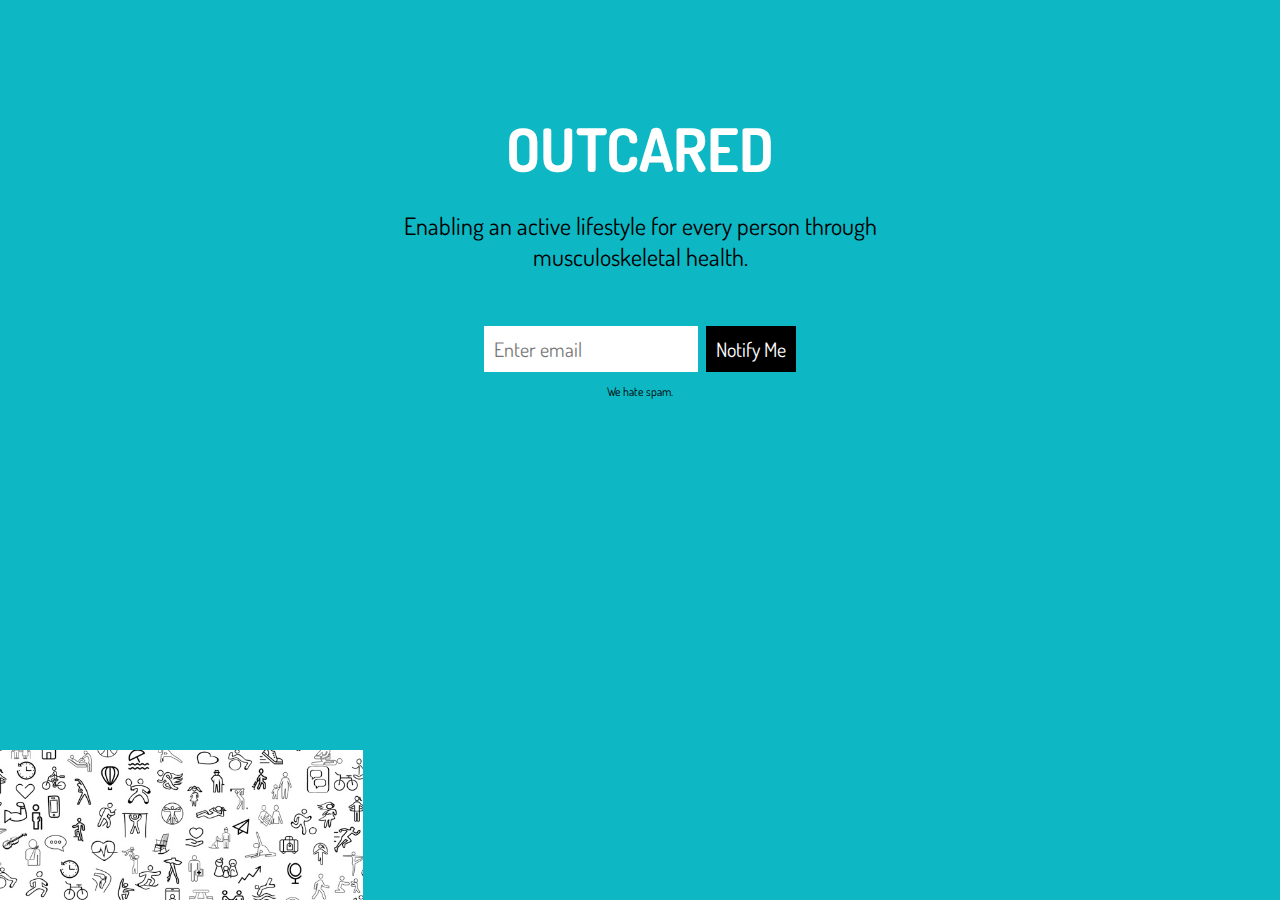
==== index.html @ 08f997fe "Update index.html" ====
<!DOCTYPE html>
<html lang="en-us">
  <!-- Outcared Inc. Landing Page -->
  <head>
    <meta http-equiv="X-UA-Compatible" content="IE=Edge">
    <meta charset="UTF-8">
    <title>Outcared Inc.</title>
    <link rel="stylesheet" href="normalize.css">
    <link rel="stylesheet" href="outcared.css">
    <link href='https://fonts.googleapis.com/css?family=Dosis' rel='stylesheet'>
    </head>
   <body>
    <section>
      <h1 class="CompanyName">OUTCARED</h1>
      <p class="CompanyDesc">Enabling an active lifestyle for every person through musculoskeletal health.</p>
      <!--<input type="text" placeholder="Optionally, tell us what you hate about the US healthcare system"> -->
      <form>
        <input type="email" placeholder="Enter email">
        <input type="submit" value="Notify Me">
        <p class="Subtext">We hate spam.</p>
      </form>
    </section>
    <footer>
      <img src="outcared_background.jpg"/>
      <img src="outcared_background.jpg"/>
      <img src="outcared_background.jpg"/>
      <img src="outcared_background.jpg"/>
      <img src="outcared_background.jpg"/>
    </footer>
  </body>
</html>
---- outcared.css ----
body {
  background-color: rgba(13,183,196,1); /* graceful degradation for iE */
  /*
  background: radial-gradient(center,rgba(13,183,196,1), rgba(13,183,196,0.65)); future proof
  background: -webkit-radial-gradient(center, rgba(13,183,196,1), rgba(13,183,196,0.65));
  background: -moz-radial-gradient(center, rgba(13,183,196,1), rgba(13,183,196,0.65));  */
  font-family: 'Dosis', sans-serif;;
  text-align: center;
  margin: 0 auto;
  /*background-image: url("outcared.jpg");
  background-size: cover;
  background-position: right; 
  background-repeat: no-repeat; 
  font-family: "Lucida Sans Unicode", "Lucida Grande", sans-serif; */
  height: 100%;
}

@media (max-width: 500px) {
  .CompanyName {
    font-size: 40px;
  }
  .CompanyDesc {
      font-size: 12px;
  }
  .subtext {
      font-size: 8px;
  }
  form {
    display: block;
  }
  input {
    margin: 0 auto;
  }
  input [type = "email"] {
      max-width: 500px;
  }
  input [type = "submit"] {
      max-width: 100px;
      padding-top: 10px;
  }
}

section {
  margin: 50px auto;
  max-width: 500px;
  padding: 20px 10px 20px 10px; 
}

.CompanyName {
    font-size: 60px;
    color: white;
/*    font-style: bold;*/
    margin-bottom: 0;
    padding-bottom: 0;
}

.CompanyDesc {
    font-size: 24px;
    padding-top: 0;
    margin-top: 5;
    text-align: center;
}

form {
  margin: 0 auto;
  padding-top: 30px;
  max-width: 500px;
}

input {
    border: 0;
    padding: 10px;
    font-size: 20px;
    margin-bottom: 0;
}

input [type= "email"] {
  text-align: left;
}

input[type="submit"] {
  background-color: black;/*#0db7c4;*/
  color: white;
  margin-left: 5px;
  text-align: center;
}

.Subtext {
  font-size: 12px;
  margin-top: 5;
  text-align: center;
}

img {
  position: absolute;
  bottom:0;
  left:0;
  height: 150px;
}
footer {
  background-repeat: repeat-x;
  -webkit-background-repeat: repeat-x;
  -moz-background-repeat: repeat-x;
  -o-background-repeat: repeat-x;
  /*background-repeat: repeat-y;
  -webkit-background-repeat: repeat-y;
  -moz-background-repeat: repeat-y;
  -o-background-repeat: repeat-y; 
  background-size: contain;*/
  margin: 0 auto;
  bottom: 0;
  left:0;
}
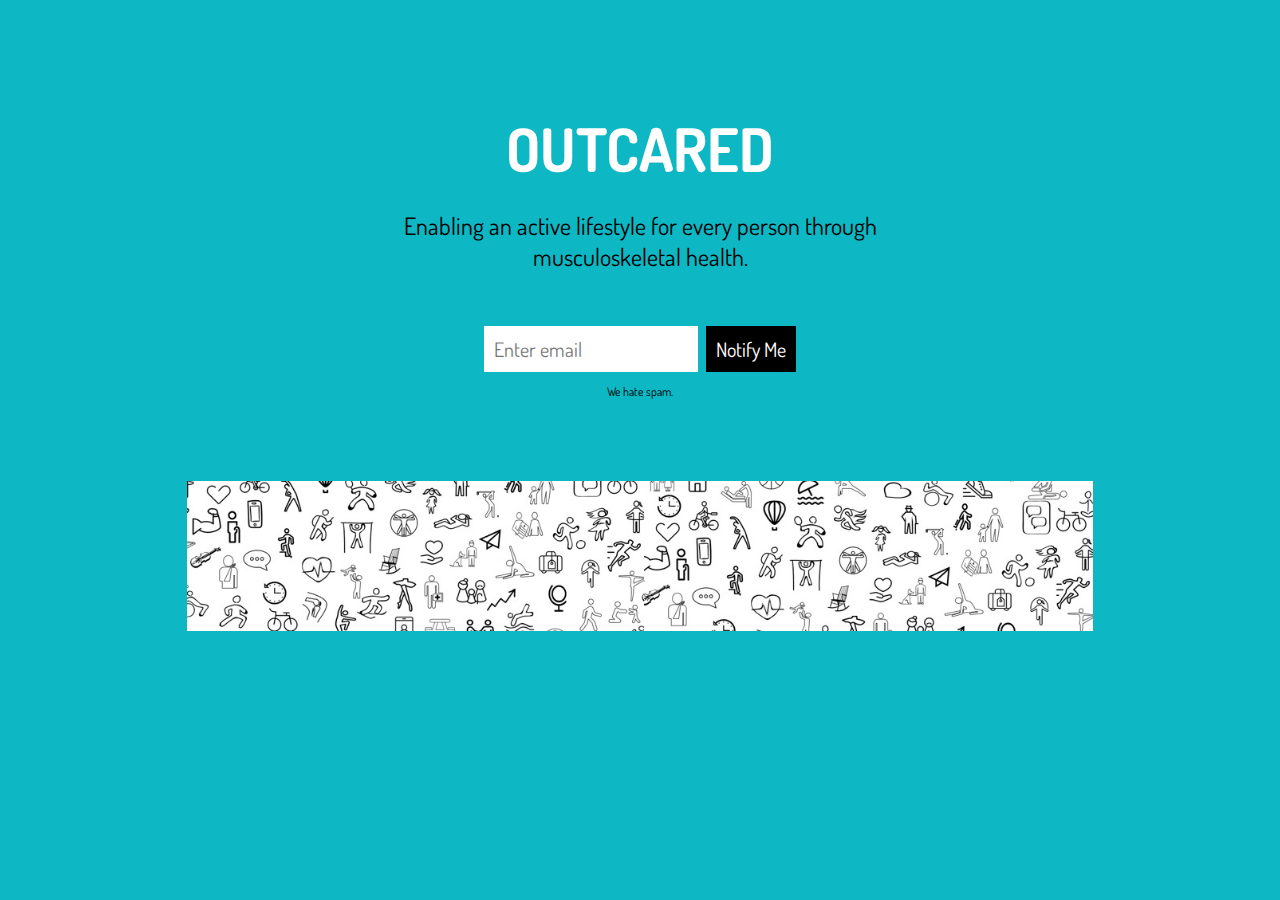
==== commit b69a4bfe: "Update index.html" ====
--- a/index.html
+++ b/index.html
@@ -22,10 +22,6 @@
     </section>
     <footer>
       <img src="outcared_background.jpg"/>
-      <img src="outcared_background.jpg"/>
-      <img src="outcared_background.jpg"/>
-      <img src="outcared_background.jpg"/>
-      <img src="outcared_background.jpg"/>
     </footer>
   </body>
 </html>
--- a/outcared.css
+++ b/outcared.css
@@ -93,8 +93,8 @@
 }
 
 img {
-  position: absolute;
   bottom:0;
+  display:float;
   left:0;
   height: 150px;
 }
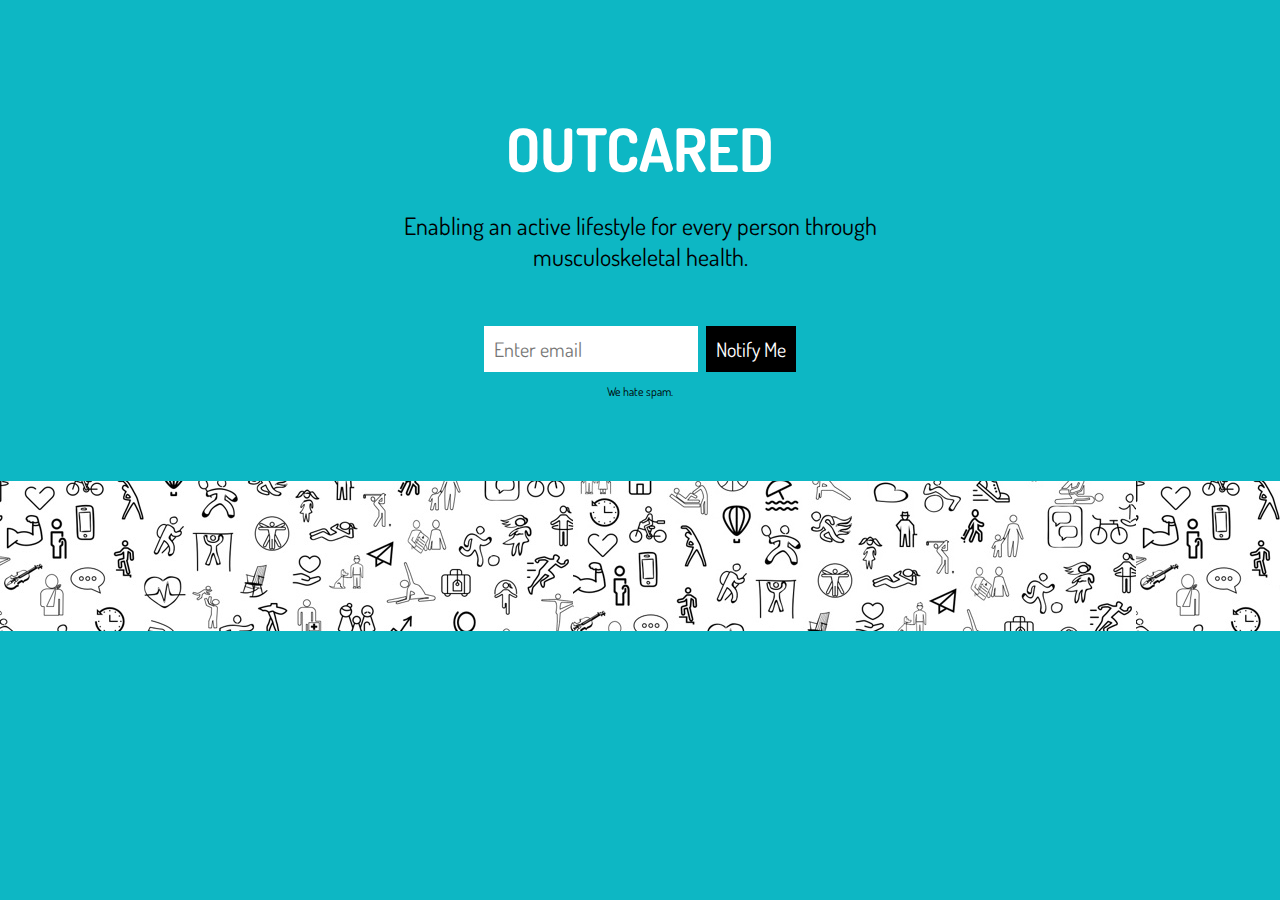
==== commit dc9b3be4: "Update index.html" ====
--- a/index.html
+++ b/index.html
@@ -21,7 +21,6 @@
       </form>
     </section>
     <footer>
-      <img src="outcared_background.jpg"/>
     </footer>
   </body>
 </html>
--- a/outcared.css
+++ b/outcared.css
@@ -92,13 +92,8 @@
   text-align: center;
 }
 
-img {
-  bottom:0;
-  display:float;
-  left:0;
-  height: 150px;
-}
 footer {
+  background-image: url('outcared_background.jpg');
   background-repeat: repeat-x;
   -webkit-background-repeat: repeat-x;
   -moz-background-repeat: repeat-x;
@@ -107,8 +102,9 @@
   -webkit-background-repeat: repeat-y;
   -moz-background-repeat: repeat-y;
   -o-background-repeat: repeat-y; 
-  background-size: contain;*/
-  margin: 0 auto;
+  background-size: contain;
+  margin: 0 auto; */
   bottom: 0;
   left:0;
+  height: 150px;
 }
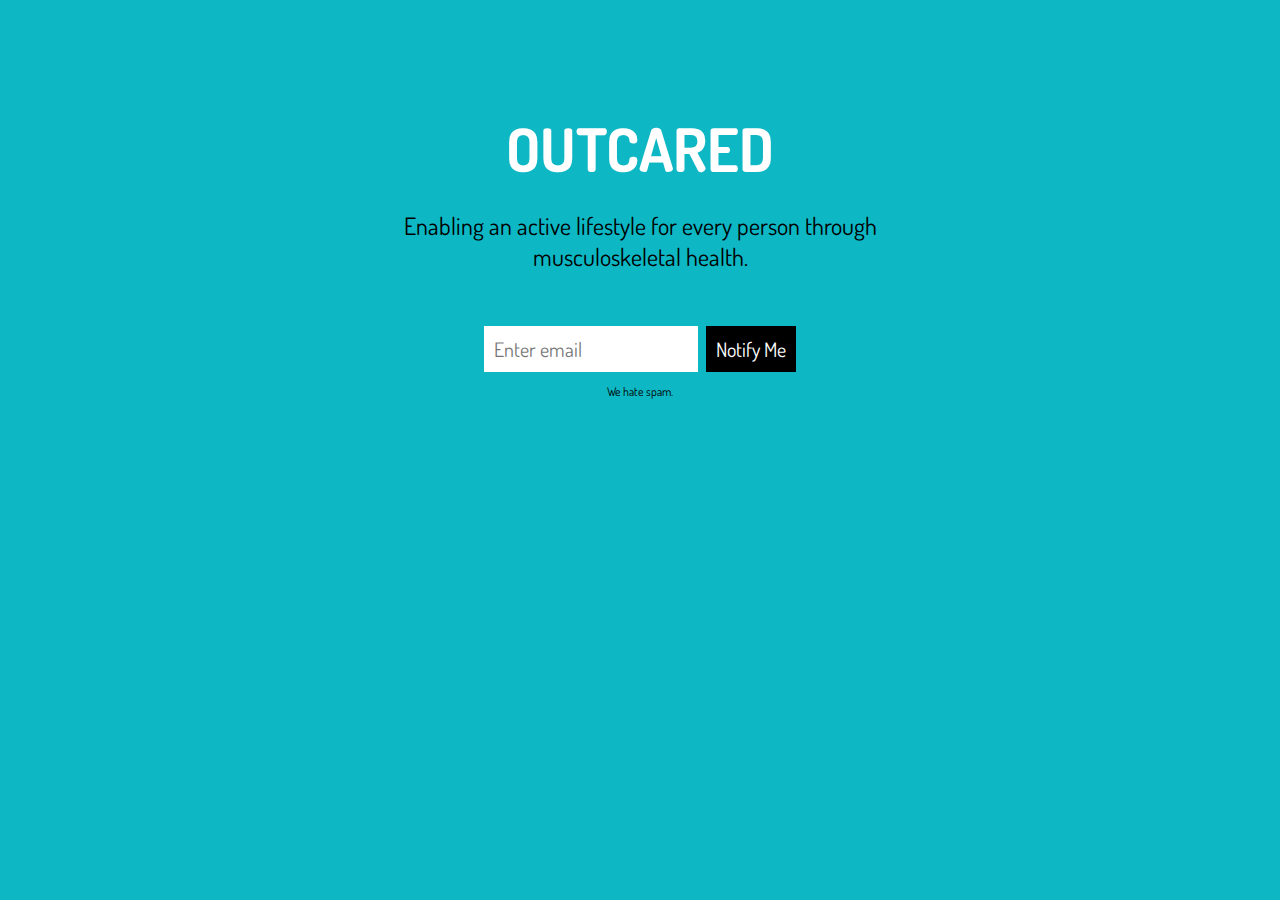
==== commit 2abc22e6: "Update index.html" ====
--- a/index.html
+++ b/index.html
@@ -20,7 +20,5 @@
         <p class="Subtext">We hate spam.</p>
       </form>
     </section>
-    <footer>
-    </footer>
   </body>
 </html>
--- a/outcared.css
+++ b/outcared.css
@@ -106,5 +106,7 @@
   margin: 0 auto; */
   bottom: 0;
   left:0;
-  height: 150px;
+  height: 175px;
+  width: 100%;
+  position: absolute;
 }
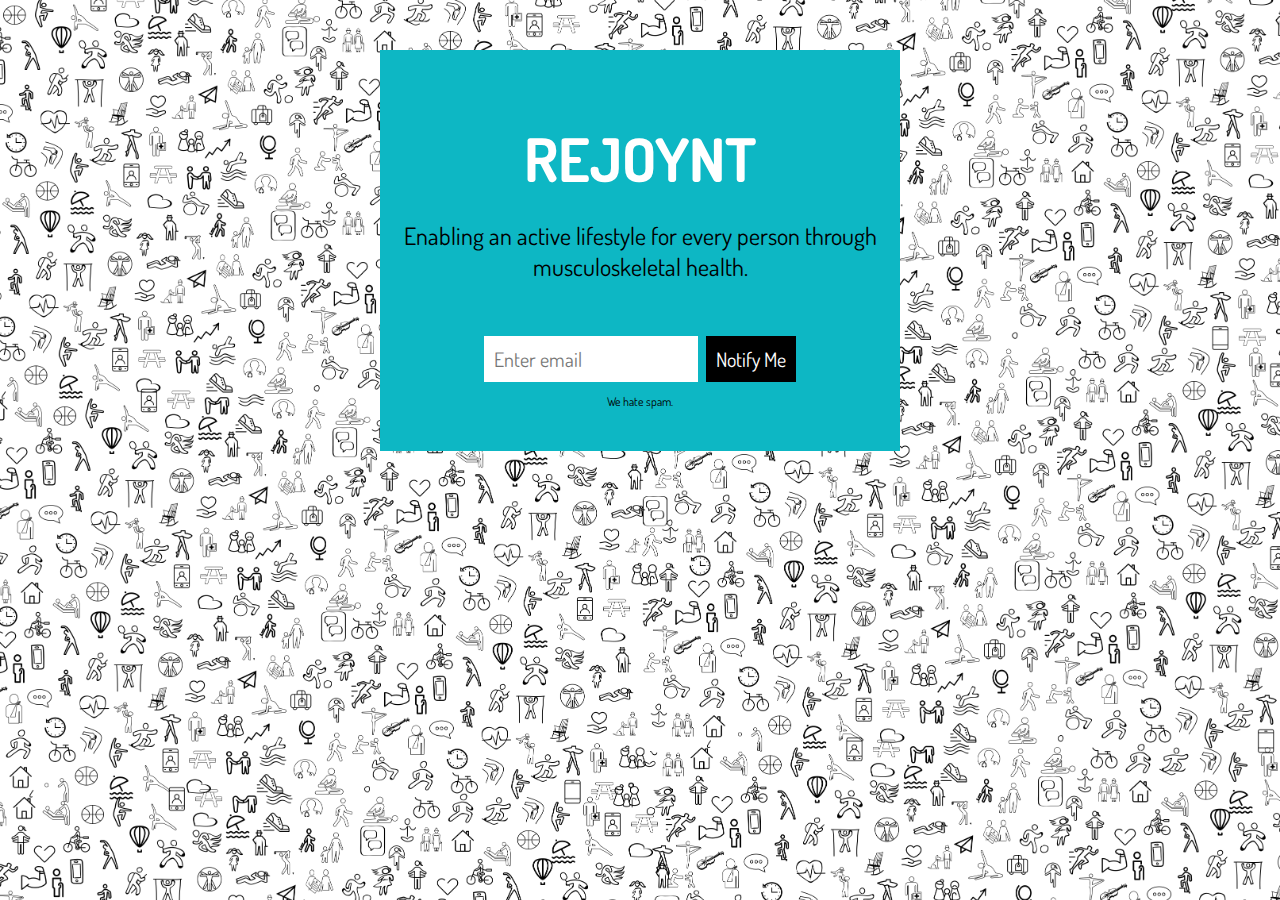
==== commit 3729b7ce: "Update index.html" ====
--- a/index.html
+++ b/index.html
@@ -11,7 +11,7 @@
     </head>
    <body>
     <section>
-      <h1 class="CompanyName">OUTCARED</h1>
+      <h1 class="CompanyName">REJOYNT</h1>
       <p class="CompanyDesc">Enabling an active lifestyle for every person through musculoskeletal health.</p>
       <!--<input type="text" placeholder="Optionally, tell us what you hate about the US healthcare system"> -->
       <form>
--- a/outcared.css
+++ b/outcared.css
@@ -1,19 +1,22 @@
-
 body {
-  background-color: rgba(13,183,196,1); /* graceful degradation for iE */
-  /*
-  background: radial-gradient(center,rgba(13,183,196,1), rgba(13,183,196,0.65)); future proof
+/*background: radial-gradient(center,rgba(13,183,196,1), rgba(13,183,196,0.65)); future proof
   background: -webkit-radial-gradient(center, rgba(13,183,196,1), rgba(13,183,196,0.65));
   background: -moz-radial-gradient(center, rgba(13,183,196,1), rgba(13,183,196,0.65));  */
-  font-family: 'Dosis', sans-serif;;
-  text-align: center;
-  margin: 0 auto;
-  /*background-image: url("outcared.jpg");
+  background-image: url("background.png");
   background-size: cover;
-  background-position: right; 
-  background-repeat: no-repeat; 
-  font-family: "Lucida Sans Unicode", "Lucida Grande", sans-serif; */
+  -webkit-background-size: cover;
+  -moz-background-size: cover;
+  -opera-background-size: cover;
+  background-repeat: repeat-y;
+  -webkit-background-repeat: repeat-y;
+  -moz-background-repeat: repeat-y;
+  -opera-background-repeat: repeat-y;
+/*  background-attachment: fixed;*/
+  width: 100%
   height: 100%;
+  margin: 0 0 0 0;
+  padding: 0 0 0 0;
+  /*font-family: "Lucida Sans Unicode", "Lucida Grande", sans-serif; */
 }
 
 @media (max-width: 500px) {
@@ -42,9 +45,12 @@
 }
 
 section {
+  background-color: rgba(13,183,196,1); /* graceful degradation for iE */
   margin: 50px auto;
   max-width: 500px;
-  padding: 20px 10px 20px 10px; 
+  padding: 30px 10px 30px 10px; 
+  font-family: 'Dosis', sans-serif;;
+  text-align: center;
 }
 
 .CompanyName {
@@ -89,24 +95,6 @@
 .Subtext {
   font-size: 12px;
   margin-top: 5;
+  margin-bottom: 5;
   text-align: center;
 }
-
-footer {
-  background-image: url('outcared_background.jpg');
-  background-repeat: repeat-x;
-  -webkit-background-repeat: repeat-x;
-  -moz-background-repeat: repeat-x;
-  -o-background-repeat: repeat-x;
-  /*background-repeat: repeat-y;
-  -webkit-background-repeat: repeat-y;
-  -moz-background-repeat: repeat-y;
-  -o-background-repeat: repeat-y; 
-  background-size: contain;
-  margin: 0 auto; */
-  bottom: 0;
-  left:0;
-  height: 175px;
-  width: 100%;
-  position: absolute;
-}
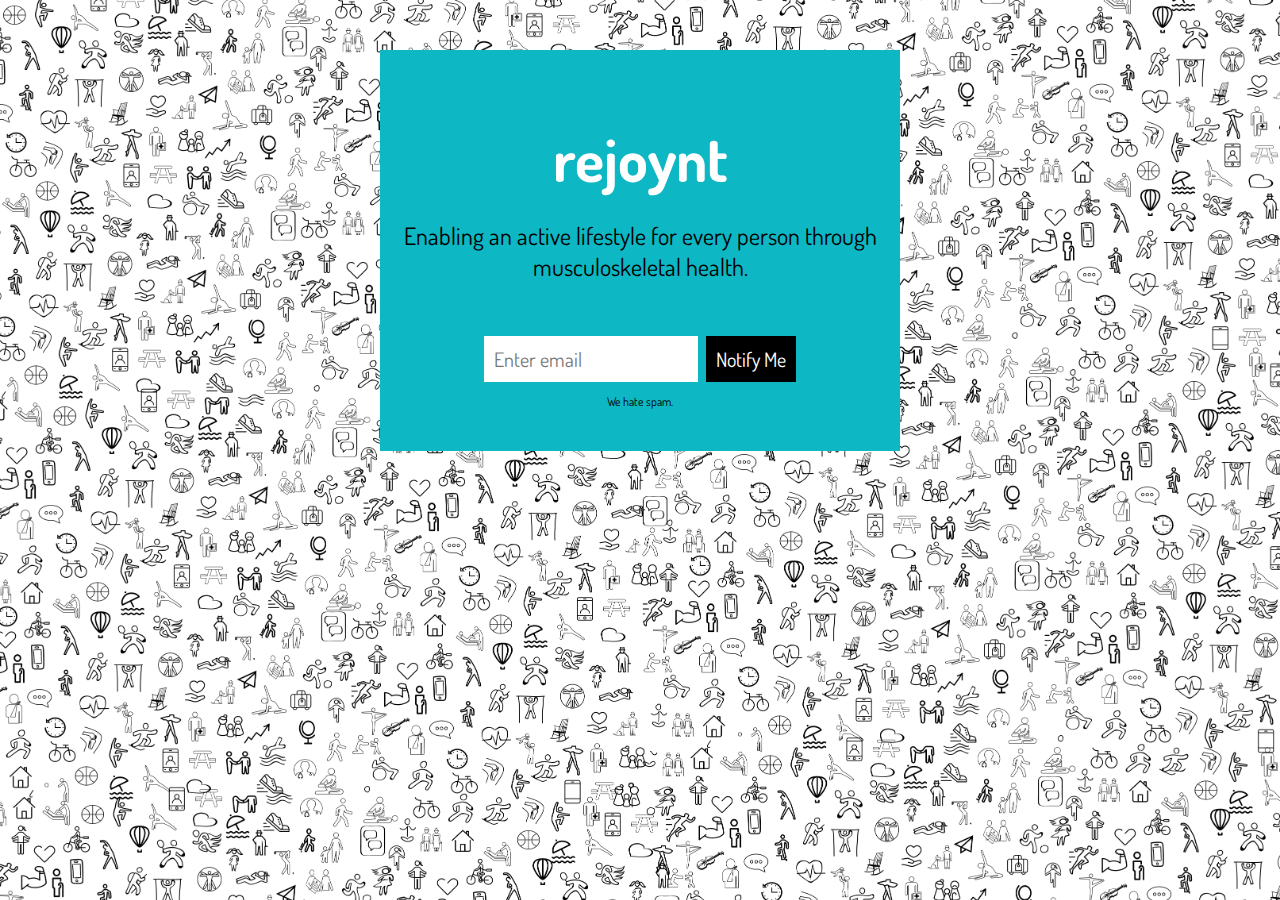
==== commit 9c2d4daa: "Update index.html" ====
--- a/index.html
+++ b/index.html
@@ -4,14 +4,14 @@
   <head>
     <meta http-equiv="X-UA-Compatible" content="IE=Edge">
     <meta charset="UTF-8">
-    <title>Outcared Inc.</title>
+    <title>REJOYNT</title>
     <link rel="stylesheet" href="normalize.css">
     <link rel="stylesheet" href="outcared.css">
     <link href='https://fonts.googleapis.com/css?family=Dosis' rel='stylesheet'>
     </head>
    <body>
     <section>
-      <h1 class="CompanyName">REJOYNT</h1>
+      <h1 class="CompanyName">rejoynt</h1>
       <p class="CompanyDesc">Enabling an active lifestyle for every person through musculoskeletal health.</p>
       <!--<input type="text" placeholder="Optionally, tell us what you hate about the US healthcare system"> -->
       <form>
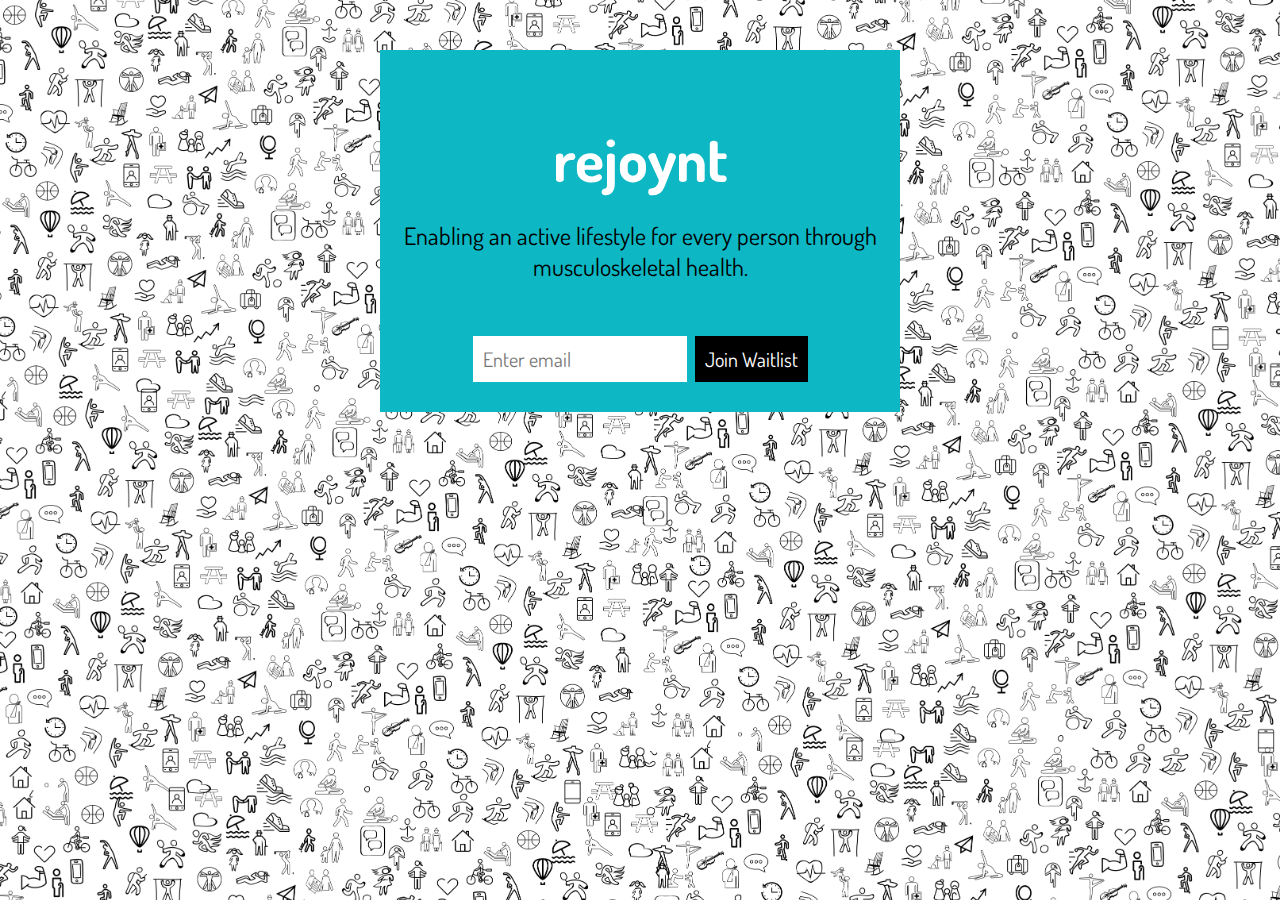
==== commit 68b18b98: "Update index.html" ====
--- a/index.html
+++ b/index.html
@@ -16,8 +16,8 @@
       <!--<input type="text" placeholder="Optionally, tell us what you hate about the US healthcare system"> -->
       <form>
         <input type="email" placeholder="Enter email">
-        <input type="submit" value="Notify Me">
-        <p class="Subtext">We hate spam.</p>
+        <input type="submit" value="Join Waitlist">
+        <!--<p class="Subtext">We hate spam.</p> --> 
       </form>
     </section>
   </body>
